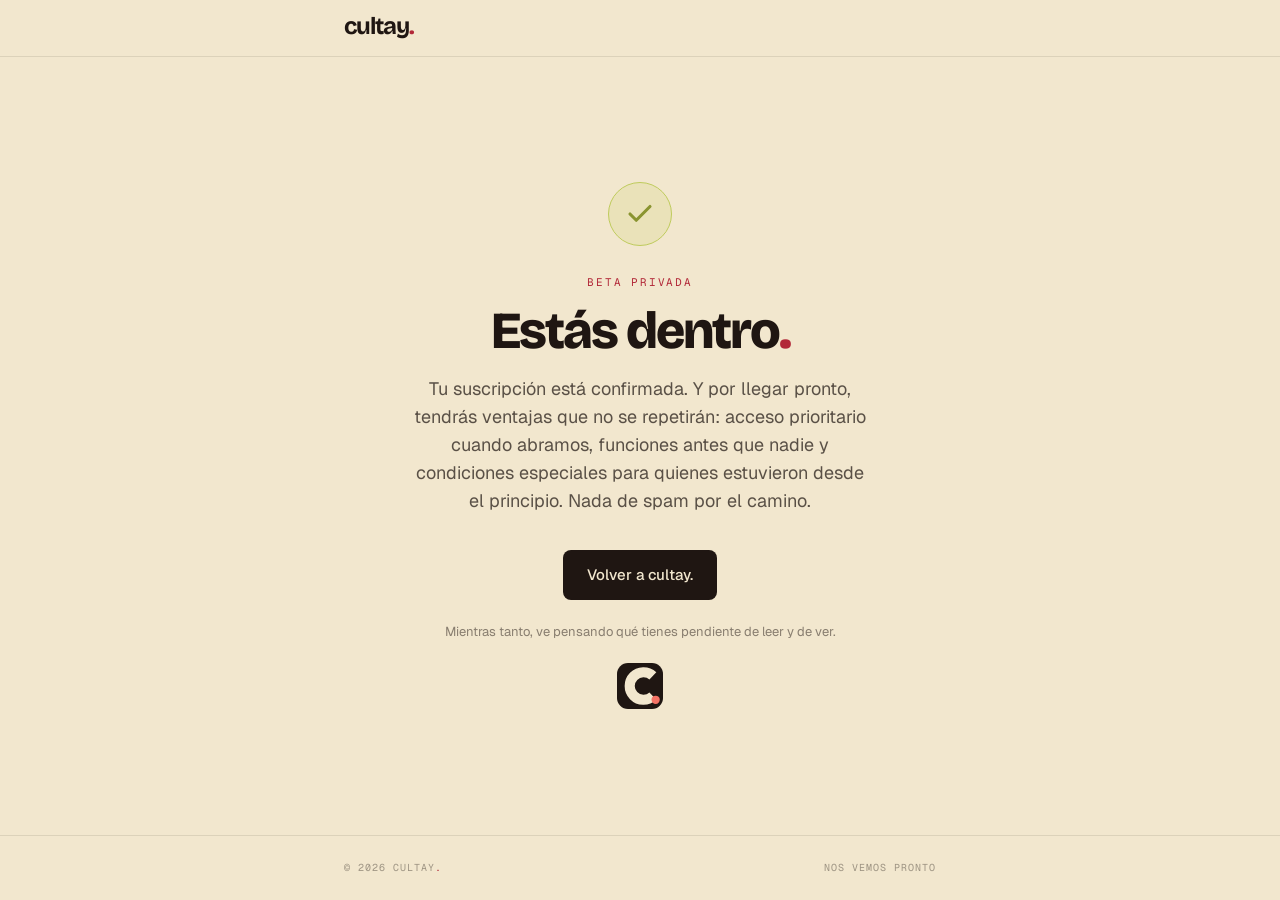
==== gracias.html @ 47807a85 "feat: página de gracias tras confirmar suscripción" ====
<!DOCTYPE html>
<html lang="es">
<head>
  <meta charset="UTF-8" />
  <meta name="viewport" content="width=device-width, initial-scale=1.0" />
  <title>cultay. — Suscripción confirmada</title>
  <meta name="description" content="Tu suscripción a la beta de cultay está confirmada." />
  <meta name="robots" content="noindex" />

  <link rel="preconnect" href="https://fonts.googleapis.com" />
  <link rel="preconnect" href="https://fonts.gstatic.com" crossorigin />
  <link rel="stylesheet" href="https://fonts.googleapis.com/css2?family=Bricolage+Grotesque:opsz,wght@12..96,400;12..96,600;12..96,700;12..96,800&family=Geist:wght@300;400;500;600&family=Geist+Mono:wght@400;500&display=swap" />

  <style>
    :root {
      --hueso:#F2E7CE; --arena:#E5D5B5; --ink:#1F1612; --vermut:#B22838;
      --coral:#F47265; --pistacho:#BFCB5C; --berenjena:#381B2A;
      --line:rgba(31,22,18,0.10); --line-med:rgba(31,22,18,0.18);
    }
    *,*::before,*::after{box-sizing:border-box;margin:0;padding:0;}
    html{scroll-behavior:smooth;}
    body{
      background:var(--hueso);color:var(--ink);
      font-family:'Geist',sans-serif;font-size:16px;line-height:1.6;
      -webkit-font-smoothing:antialiased;
      min-height:100vh;display:flex;flex-direction:column;
    }
    a{color:inherit;text-decoration:none;}

    nav{border-bottom:1px solid var(--line);padding:14px 0;}
    .container{width:100%;max-width:640px;margin:0 auto;padding:0 24px;}
    .wordmark{font-family:'Bricolage Grotesque',sans-serif;font-weight:700;font-size:24px;letter-spacing:-0.045em;line-height:1;color:var(--ink);}
    .wordmark .dot{color:var(--vermut);}

    main{flex:1;display:flex;align-items:center;justify-content:center;padding:64px 0;}
    .card{text-align:center;}
    .check{
      width:64px;height:64px;border-radius:50%;
      background:rgba(191,203,92,0.18);border:1.5px solid var(--pistacho);
      display:flex;align-items:center;justify-content:center;margin:0 auto 28px;
    }
    .kicker{font-family:'Geist Mono',monospace;font-size:11px;letter-spacing:0.16em;text-transform:uppercase;color:var(--vermut);margin-bottom:14px;}
    h1{font-family:'Bricolage Grotesque',sans-serif;font-weight:800;font-size:clamp(34px,6vw,52px);letter-spacing:-0.04em;line-height:0.98;margin-bottom:18px;}
    h1 .dot{color:var(--vermut);}
    .lead{font-size:18px;line-height:1.55;color:rgba(31,22,18,0.72);max-width:460px;margin:0 auto 36px;}
    .cta{
      display:inline-block;background:var(--ink);color:var(--hueso);
      font-family:'Geist',sans-serif;font-size:15px;font-weight:500;
      padding:13px 24px;border-radius:8px;transition:background 0.18s;
    }
    .cta:hover{background:var(--berenjena);}
    .note{margin-top:22px;font-size:13px;color:rgba(31,22,18,0.5);}
    .mark{display:block;margin:20px auto 0;border-radius:11px;}

    footer{border-top:1px solid var(--line);padding:24px 0;}
    .footer-inner{display:flex;align-items:center;justify-content:space-between;}
    .footer-copy{font-family:'Geist Mono',monospace;font-size:10px;letter-spacing:0.1em;color:rgba(31,22,18,0.4);text-transform:uppercase;}
    .footer-copy .dot{color:var(--vermut);}
    @media (max-width:540px){.footer-inner{flex-direction:column;gap:12px;text-align:center;}}
  </style>
</head>
<body>

  <nav>
    <div class="container">
      <a href="index.html" class="wordmark">cultay<span class="dot">.</span></a>
    </div>
  </nav>

  <main>
    <div class="container">
      <div class="card">
        <div class="check">
          <svg width="30" height="30" viewBox="0 0 24 24" fill="none" stroke="#8A9430" stroke-width="2.5" stroke-linecap="round" stroke-linejoin="round"><path d="M20 6 L9 17 L4 12"/></svg>
        </div>
        <p class="kicker">Beta privada</p>
        <h1>Estás dentro<span class="dot">.</span></h1>
        <p class="lead">
          Tu suscripción está confirmada. Y por llegar pronto, tendrás ventajas que no se repetirán: acceso prioritario cuando abramos, funciones antes que nadie y condiciones especiales para quienes estuvieron desde el principio. Nada de spam por el camino.
        </p>
        <a href="index.html" class="cta">Volver a cultay.</a>
        <p class="note">Mientras tanto, ve pensando qué tienes pendiente de leer y de ver.</p>
        <svg class="mark" width="46" height="46" viewBox="0 0 100 100" xmlns="http://www.w3.org/2000/svg" role="img" aria-label="cultay">
          <rect width="100" height="100" fill="#1F1612"></rect>
          <path d="M 78 28 A 30 30 0 1 0 78 72" fill="none" stroke="#F2E7CE" stroke-width="22" stroke-linecap="butt"></path>
          <circle cx="84" cy="80" r="9" fill="#F47265"></circle>
        </svg>
      </div>
    </div>
  </main>

  <footer>
    <div class="container">
      <div class="footer-inner">
        <div class="footer-copy">© 2026 cultay<span class="dot">.</span></div>
        <div class="footer-copy">Nos vemos pronto</div>
      </div>
    </div>
  </footer>

</body>
</html>
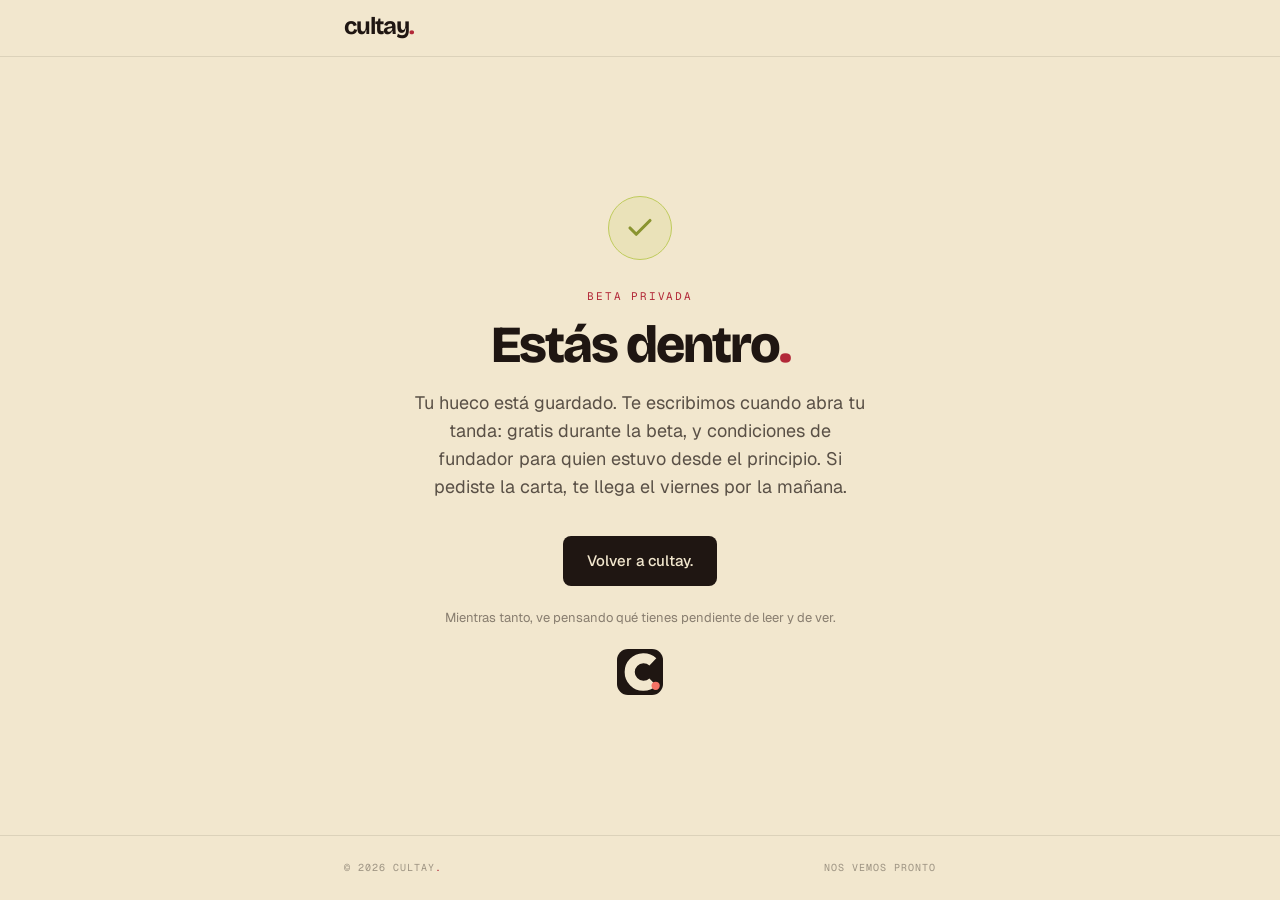
==== commit 9c928b0a: "copy(gracias): hueco guardado, beta gratis, fundador y carta del viernes Co-Authored-By: Claude Opus" ====
--- a/gracias.html
+++ b/gracias.html
@@ -6,6 +6,10 @@
   <title>cultay. — Suscripción confirmada</title>
   <meta name="description" content="Tu suscripción a la beta de cultay está confirmada." />
   <meta name="robots" content="noindex" />
+
+  <link rel="icon" type="image/svg+xml" href="/favicon.svg" />
+  <link rel="icon" type="image/png" href="/favicon.png" />
+  <link rel="apple-touch-icon" href="/apple-touch-icon.png" />
 
   <link rel="preconnect" href="https://fonts.googleapis.com" />
   <link rel="preconnect" href="https://fonts.gstatic.com" crossorigin />
@@ -76,7 +80,7 @@
         <p class="kicker">Beta privada</p>
         <h1>Estás dentro<span class="dot">.</span></h1>
         <p class="lead">
-          Tu suscripción está confirmada. Y por llegar pronto, tendrás ventajas que no se repetirán: acceso prioritario cuando abramos, funciones antes que nadie y condiciones especiales para quienes estuvieron desde el principio. Nada de spam por el camino.
+          Tu hueco está guardado. Te escribimos cuando abra tu tanda: gratis durante la beta, y condiciones de fundador para quien estuvo desde el principio. Si pediste la carta, te llega el viernes por la mañana.
         </p>
         <a href="index.html" class="cta">Volver a cultay.</a>
         <p class="note">Mientras tanto, ve pensando qué tienes pendiente de leer y de ver.</p>
